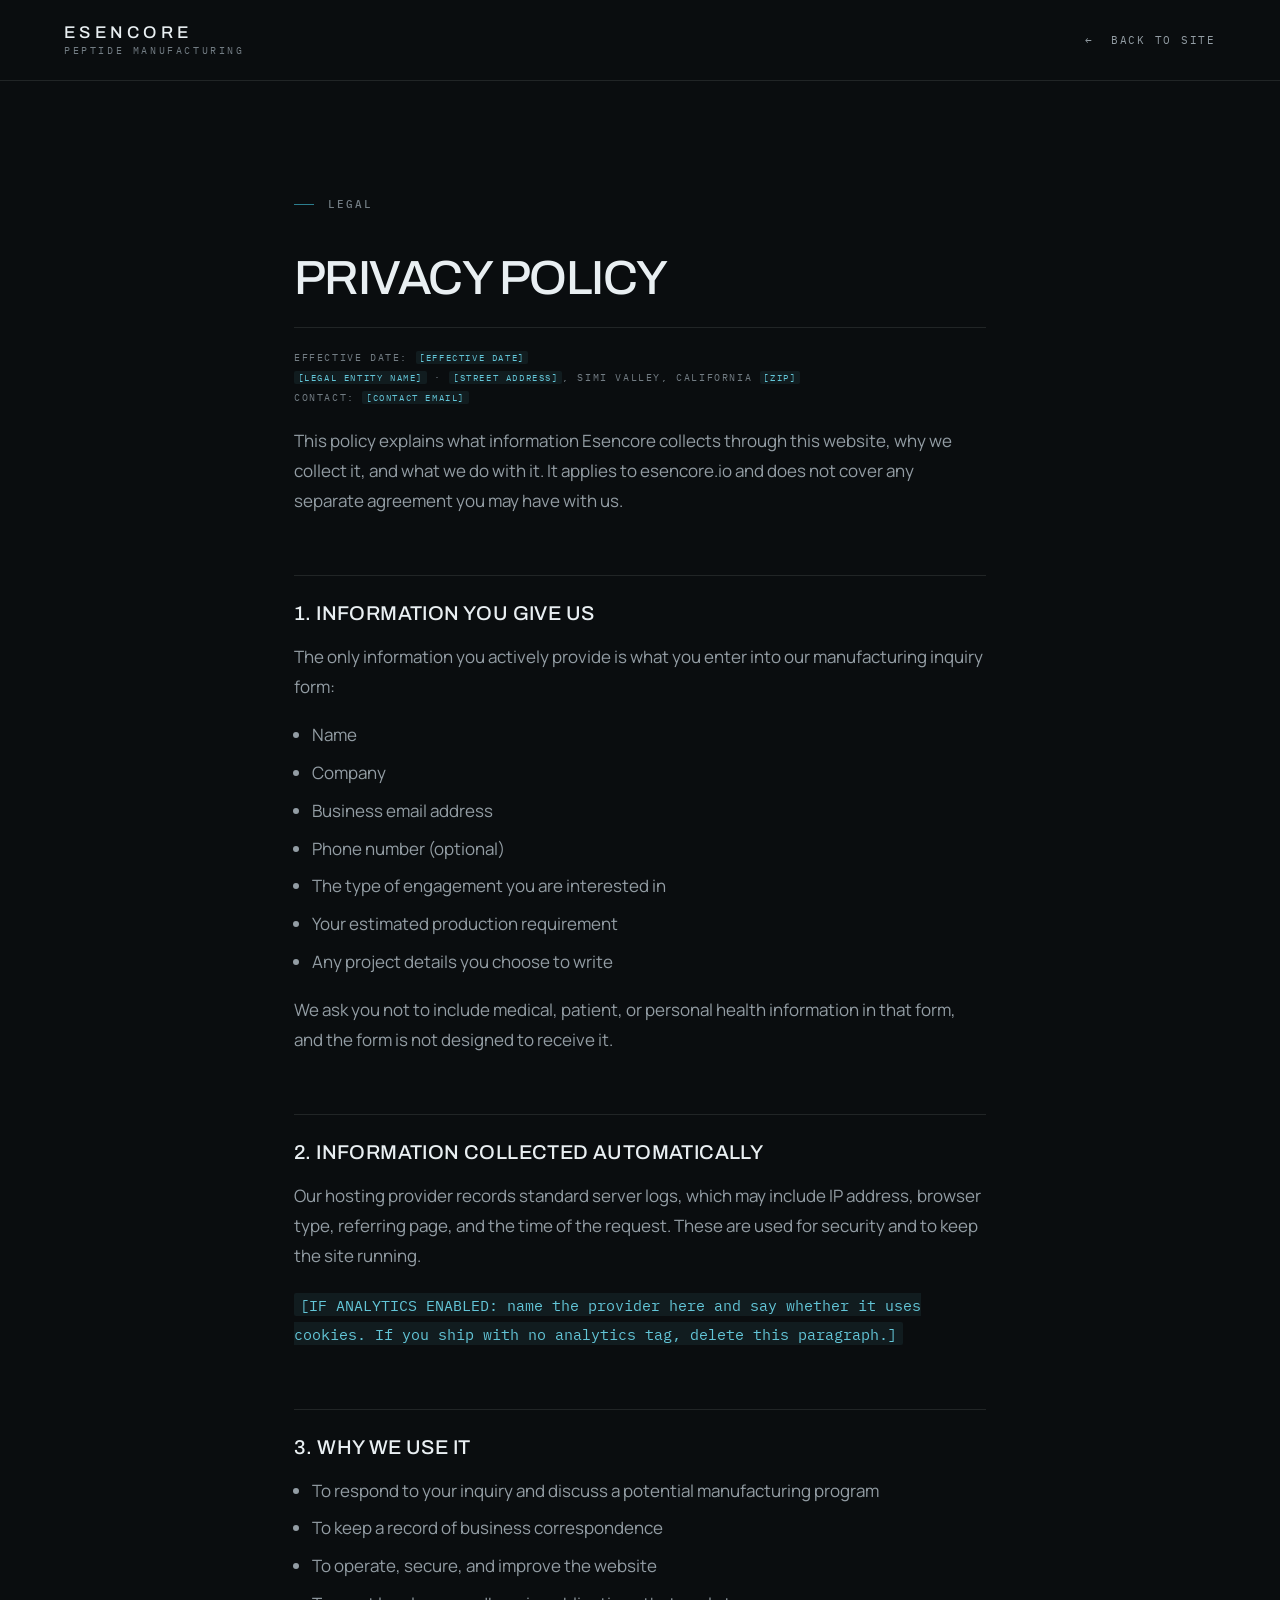
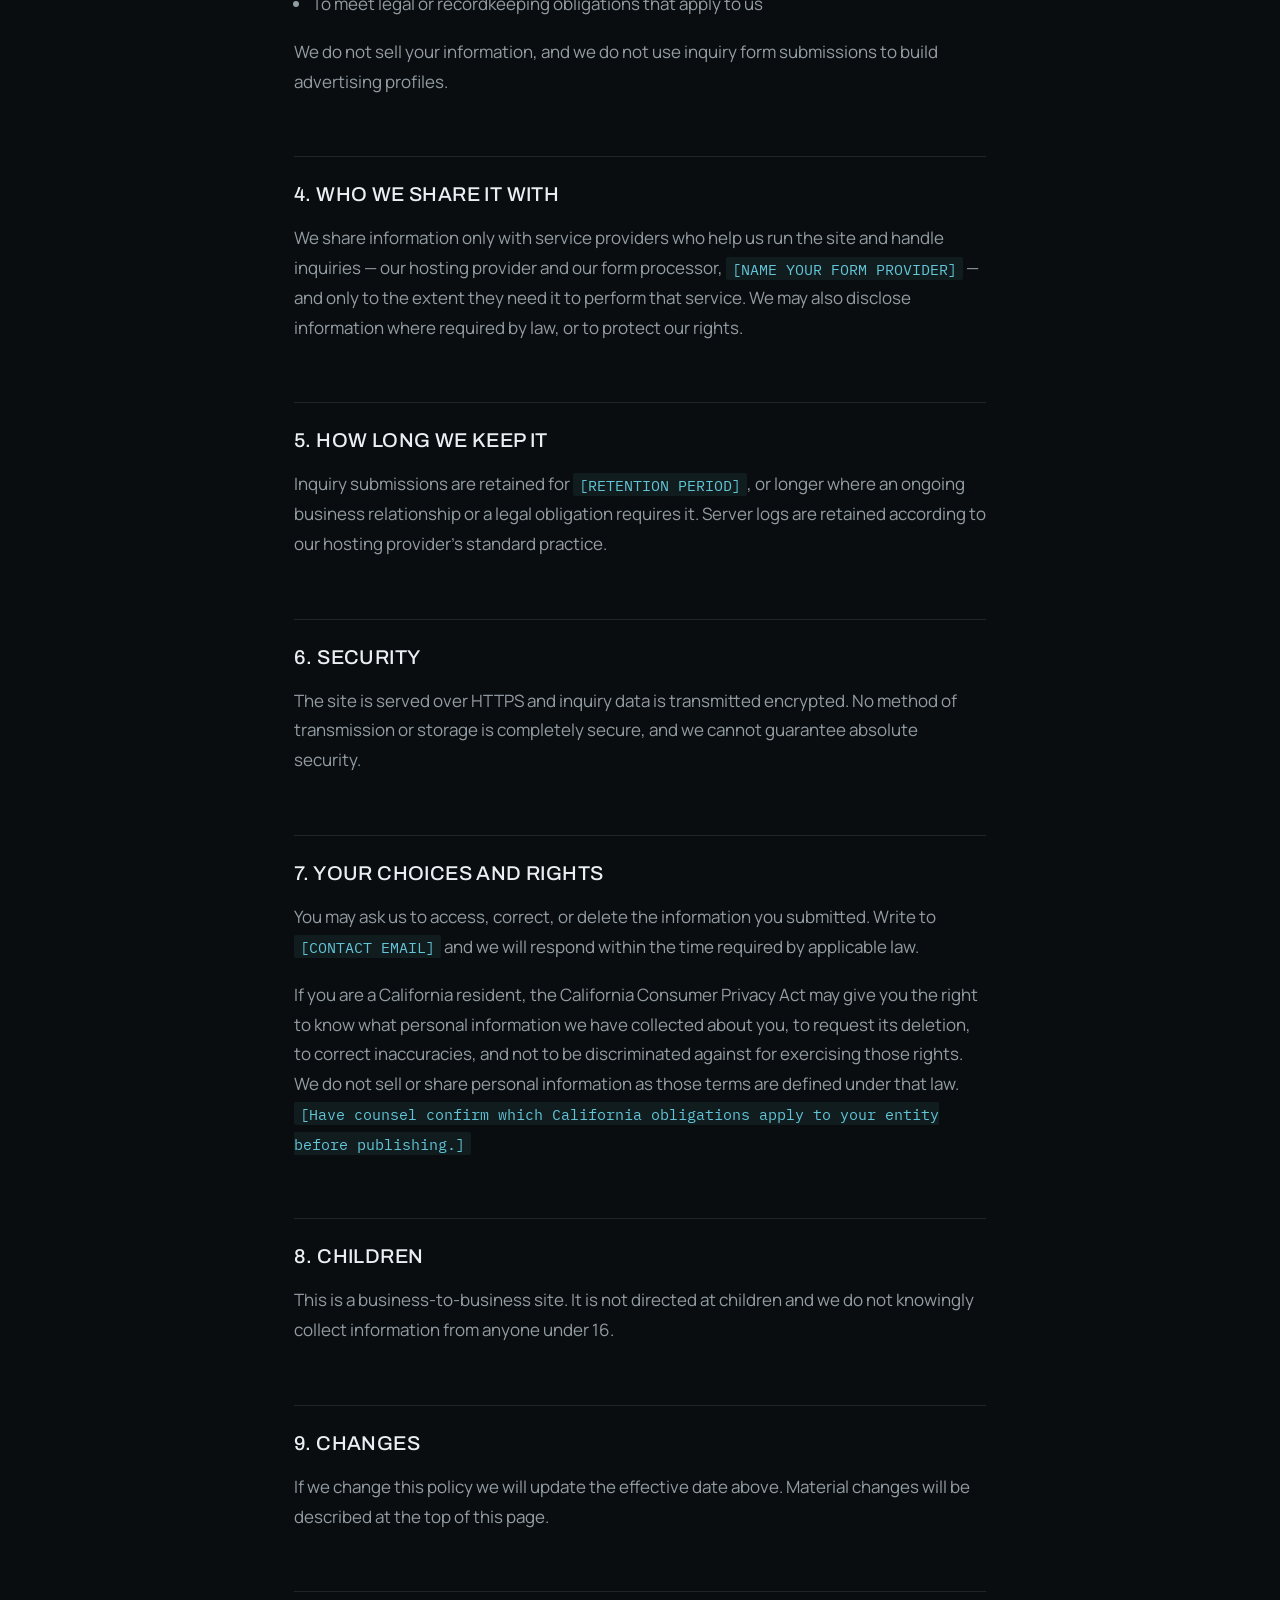
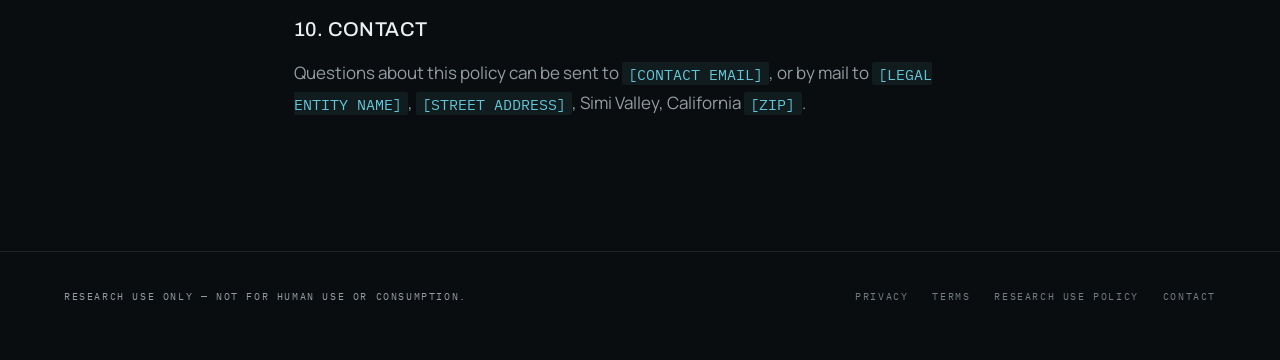
==== privacy.html @ ba544b1e "Esencore site" ====
<!DOCTYPE html>
<html lang="en">
<head>
<meta charset="utf-8">
<meta name="viewport" content="width=device-width, initial-scale=1">
<title>Privacy Policy | Esencore</title>
<meta name="description" content="How Esencore collects, uses and protects information submitted through esencore.io.">
<meta name="theme-color" content="#06080A">
<link rel="canonical" href="https://esencore.io/privacy">
<link rel="icon" href="/favicon.svg" type="image/svg+xml">
<link rel="icon" href="/favicon-32.png" sizes="32x32" type="image/png">
<link rel="apple-touch-icon" href="/apple-touch-icon.png">
<link rel="preconnect" href="https://fonts.googleapis.com">
<link rel="preconnect" href="https://fonts.gstatic.com" crossorigin>
<link rel="stylesheet" href="https://fonts.googleapis.com/css2?family=Archivo:wght@400;500;600&family=Manrope:wght@400;500;600&family=IBM+Plex+Mono:wght@400;500&display=swap">
<link rel="stylesheet" href="/assets/legal.css">
</head>
<body>
<header class="top">
  <div class="wrap">
    <a class="brand" href="/"><b>Esencore</b><i>Peptide Manufacturing</i></a>
    <a class="back" href="/">&#8592;&nbsp; Back to site</a>
  </div>
</header>
<main>
  <div class="wrap">
    <p class="eyebrow">Legal</p>
    <h1>Privacy Policy</h1>
    <p class="meta">
      Effective date: <span class="fill">[EFFECTIVE DATE]</span><br>
      <span class="fill">[LEGAL ENTITY NAME]</span> &middot; <span class="fill">[STREET ADDRESS]</span>, Simi Valley, California <span class="fill">[ZIP]</span><br>
      Contact: <span class="fill">[CONTACT EMAIL]</span>
    </p>

    <p>This policy explains what information Esencore collects through this website, why we collect it, and what we do with it. It applies to esencore.io and does not cover any separate agreement you may have with us.</p>

    <h2>1. Information you give us</h2>
    <p>The only information you actively provide is what you enter into our manufacturing inquiry form:</p>
    <ul>
      <li>Name</li>
      <li>Company</li>
      <li>Business email address</li>
      <li>Phone number (optional)</li>
      <li>The type of engagement you are interested in</li>
      <li>Your estimated production requirement</li>
      <li>Any project details you choose to write</li>
    </ul>
    <p>We ask you not to include medical, patient, or personal health information in that form, and the form is not designed to receive it.</p>

    <h2>2. Information collected automatically</h2>
    <p>Our hosting provider records standard server logs, which may include IP address, browser type, referring page, and the time of the request. These are used for security and to keep the site running.</p>
    <p><span class="fill">[IF ANALYTICS ENABLED: name the provider here and say whether it uses cookies. If you ship with no analytics tag, delete this paragraph.]</span></p>

    <h2>3. Why we use it</h2>
    <ul>
      <li>To respond to your inquiry and discuss a potential manufacturing program</li>
      <li>To keep a record of business correspondence</li>
      <li>To operate, secure, and improve the website</li>
      <li>To meet legal or recordkeeping obligations that apply to us</li>
    </ul>
    <p>We do not sell your information, and we do not use inquiry form submissions to build advertising profiles.</p>

    <h2>4. Who we share it with</h2>
    <p>We share information only with service providers who help us run the site and handle inquiries &mdash; our hosting provider and our form processor, <span class="fill">[NAME YOUR FORM PROVIDER]</span> &mdash; and only to the extent they need it to perform that service. We may also disclose information where required by law, or to protect our rights.</p>

    <h2>5. How long we keep it</h2>
    <p>Inquiry submissions are retained for <span class="fill">[RETENTION PERIOD]</span>, or longer where an ongoing business relationship or a legal obligation requires it. Server logs are retained according to our hosting provider's standard practice.</p>

    <h2>6. Security</h2>
    <p>The site is served over HTTPS and inquiry data is transmitted encrypted. No method of transmission or storage is completely secure, and we cannot guarantee absolute security.</p>

    <h2>7. Your choices and rights</h2>
    <p>You may ask us to access, correct, or delete the information you submitted. Write to <span class="fill">[CONTACT EMAIL]</span> and we will respond within the time required by applicable law.</p>
    <p>If you are a California resident, the California Consumer Privacy Act may give you the right to know what personal information we have collected about you, to request its deletion, to correct inaccuracies, and not to be discriminated against for exercising those rights. We do not sell or share personal information as those terms are defined under that law. <span class="fill">[Have counsel confirm which California obligations apply to your entity before publishing.]</span></p>

    <h2>8. Children</h2>
    <p>This is a business-to-business site. It is not directed at children and we do not knowingly collect information from anyone under 16.</p>

    <h2>9. Changes</h2>
    <p>If we change this policy we will update the effective date above. Material changes will be described at the top of this page.</p>

    <h2>10. Contact</h2>
    <p>Questions about this policy can be sent to <span class="fill">[CONTACT EMAIL]</span>, or by mail to <span class="fill">[LEGAL ENTITY NAME]</span>, <span class="fill">[STREET ADDRESS]</span>, Simi Valley, California <span class="fill">[ZIP]</span>.</p>

  </div>
</main>
<footer class="foot">
  <div class="wrap">
    <p>Research Use Only &mdash; Not For Human Use Or Consumption.</p>
    <nav>
      <a href="/privacy">Privacy</a>
      <a href="/terms">Terms</a>
      <a href="/research-use-policy">Research Use Policy</a>
      <a href="/#contact">Contact</a>
    </nav>
  </div>
</footer>
</body>
</html>
---- assets/legal.css ----
/* Esencore — shared chrome for policy pages. Tokens mirror index.html. */
:root{
  color-scheme: dark;
  --void:#06080A; --ink:#0A0D0F; --ink-2:#0D1114;
  --chrome:#E9EFF2; --dim:#939DA4; --faint:#737D84;
  --line:rgba(233,239,242,.10); --line-2:rgba(233,239,242,.20);
  --accent:#63C6D8; --accent-dim:#2C7E8E;
  --display:'Archivo','Helvetica Neue',Helvetica,Arial,sans-serif;
  --body:'Manrope','Helvetica Neue',Helvetica,Arial,sans-serif;
  --mono:'IBM Plex Mono',ui-monospace,'SF Mono',Menlo,Consolas,monospace;
  --gutter:clamp(22px,5vw,72px); --maxw:820px;
}
*,*::before,*::after{ box-sizing:border-box; }
html{ -webkit-text-size-adjust:100%; scroll-behavior:smooth; }
body{
  margin:0; background:var(--ink); color:var(--chrome);
  font-family:var(--body); font-size:1.0625rem; line-height:1.75;
  -webkit-font-smoothing:antialiased;
}
a{ color:var(--chrome); text-decoration:none; border-bottom:1px solid var(--line-2); }
a:hover{ border-bottom-color:var(--chrome); }
:focus-visible{ outline:2px solid var(--accent); outline-offset:3px; }
.wrap{ width:100%; max-width:var(--maxw); margin-inline:auto; padding-inline:var(--gutter); }

.top{ border-bottom:1px solid var(--line); padding-block:1.5rem; }
.top .wrap{ max-width:1320px; display:flex; align-items:center; justify-content:space-between; gap:1.5rem; }
.brand{ display:flex; flex-direction:column; gap:.34rem; border:0; }
.brand b{ font-family:var(--display); font-weight:500; font-size:1.0625rem;
  letter-spacing:.26em; text-transform:uppercase; line-height:1; }
.brand i{ font-style:normal; font-family:var(--mono); font-size:.625rem;
  letter-spacing:.26em; text-transform:uppercase; color:var(--faint); line-height:1; }
.back{ font-family:var(--mono); font-size:.6875rem; letter-spacing:.16em;
  text-transform:uppercase; color:var(--dim); border:0; }
.back:hover{ color:var(--chrome); border:0; }

main{ padding-block:clamp(3.5rem,8vw,7rem) clamp(4rem,9vw,8rem); }
.eyebrow{ font-family:var(--mono); font-size:.6875rem; font-weight:500;
  letter-spacing:.2em; text-transform:uppercase; color:var(--faint);
  display:inline-flex; align-items:center; gap:.85rem; line-height:1; }
.eyebrow::before{ content:""; width:20px; height:1px; background:var(--accent-dim); }
h1{ font-family:var(--display); font-weight:500; margin:1.6rem 0 0;
  font-size:clamp(2rem,5vw,3rem); line-height:1.02; letter-spacing:-.032em; text-transform:uppercase; }
.meta{ margin-top:1.5rem; padding-top:1.25rem; border-top:1px solid var(--line);
  font-family:var(--mono); font-size:.625rem; letter-spacing:.16em;
  text-transform:uppercase; color:var(--faint); line-height:2; }
h2{ font-family:var(--display); font-weight:500; font-size:1.25rem;
  letter-spacing:.02em; text-transform:uppercase; line-height:1.3;
  margin:clamp(2.75rem,5vw,3.75rem) 0 1rem; padding-top:1.5rem; border-top:1px solid var(--line); }
p{ margin:0 0 1.15rem; color:var(--dim); }
ul{ margin:0 0 1.15rem; padding-left:1.15rem; color:var(--dim); }
li{ margin-bottom:.5rem; }
strong{ color:var(--chrome); font-weight:600; }
.fill{ color:var(--accent); font-family:var(--mono); font-size:.9em;
  background:rgba(99,198,216,.08); padding:.1em .4em; border-radius:2px; }
.foot{ border-top:1px solid var(--line); padding-block:2.25rem; }
.foot .wrap{ max-width:1320px; display:flex; flex-wrap:wrap; gap:1rem 2rem; justify-content:space-between;
  font-family:var(--mono); font-size:.625rem; letter-spacing:.16em; text-transform:uppercase; color:var(--faint); }
.foot a{ color:var(--faint); border:0; }
.foot a:hover{ color:var(--chrome); }
.foot nav{ display:flex; gap:1.5rem; flex-wrap:wrap; }
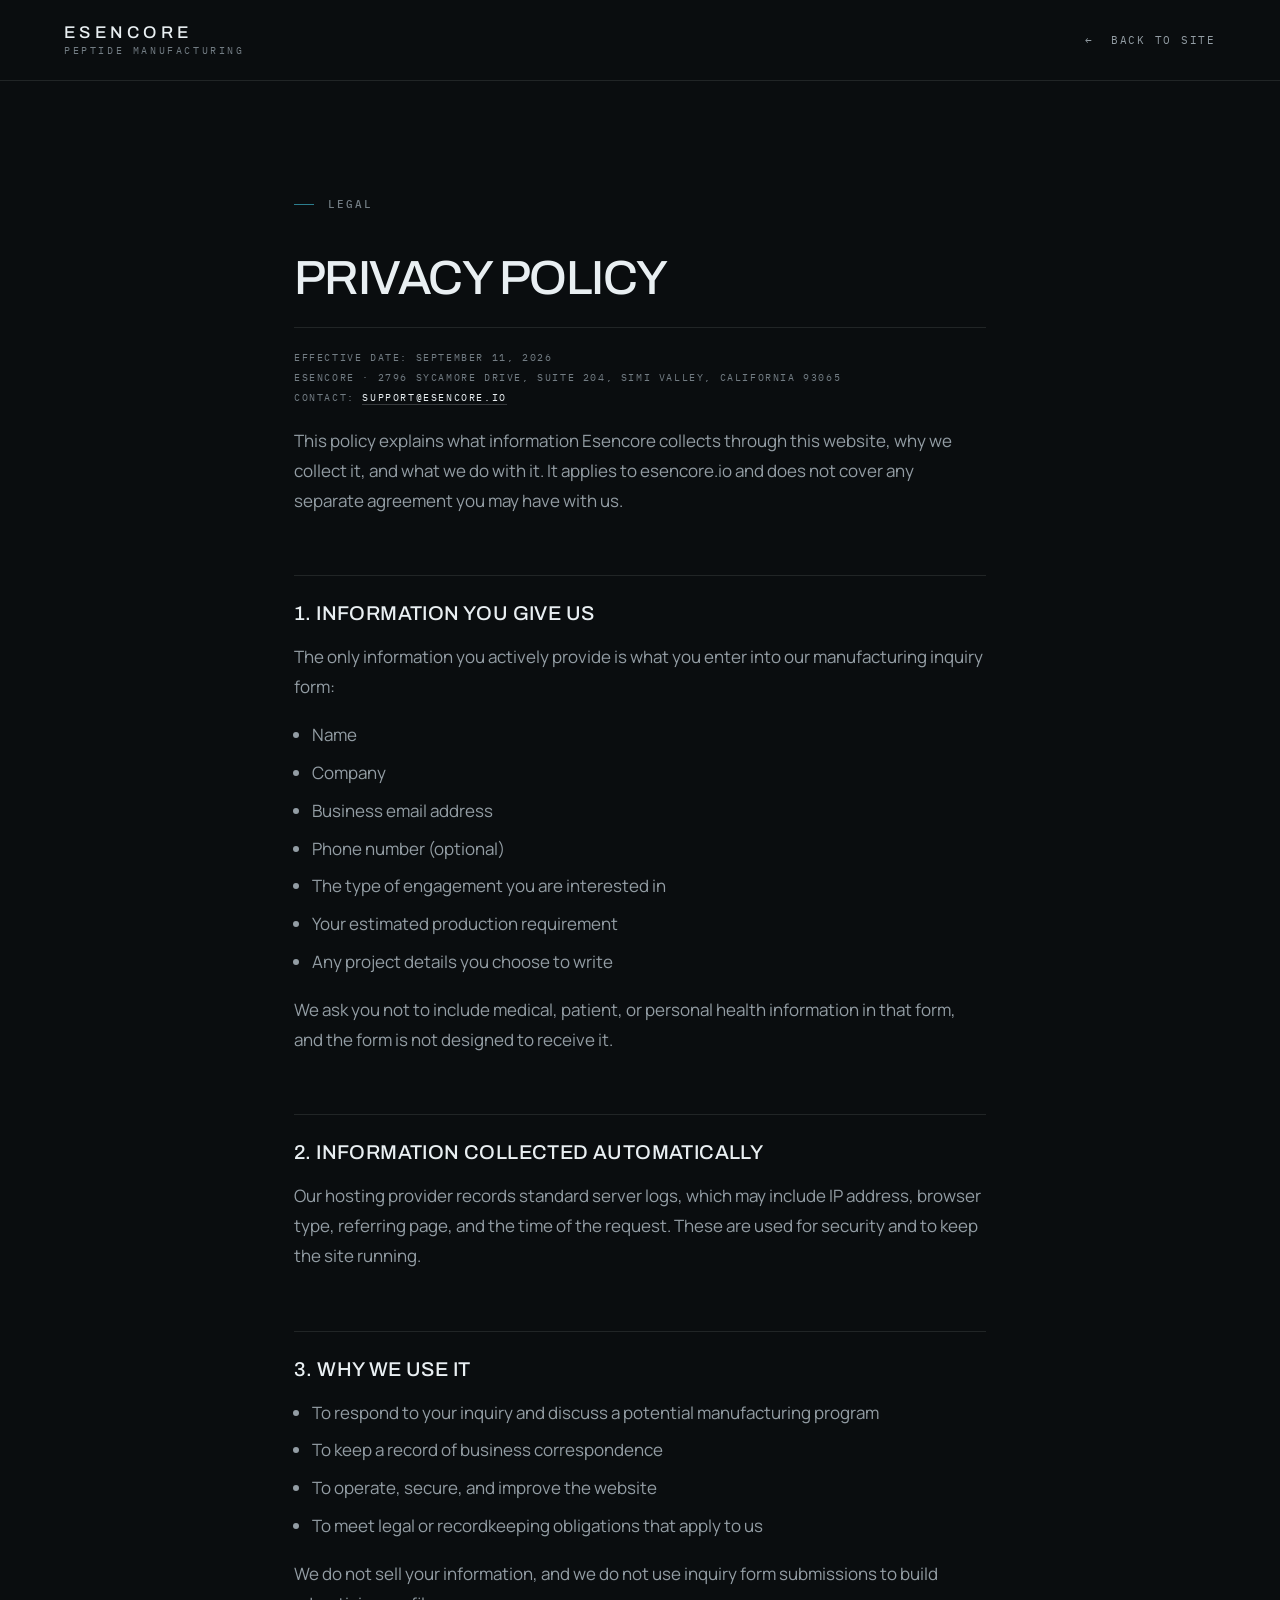
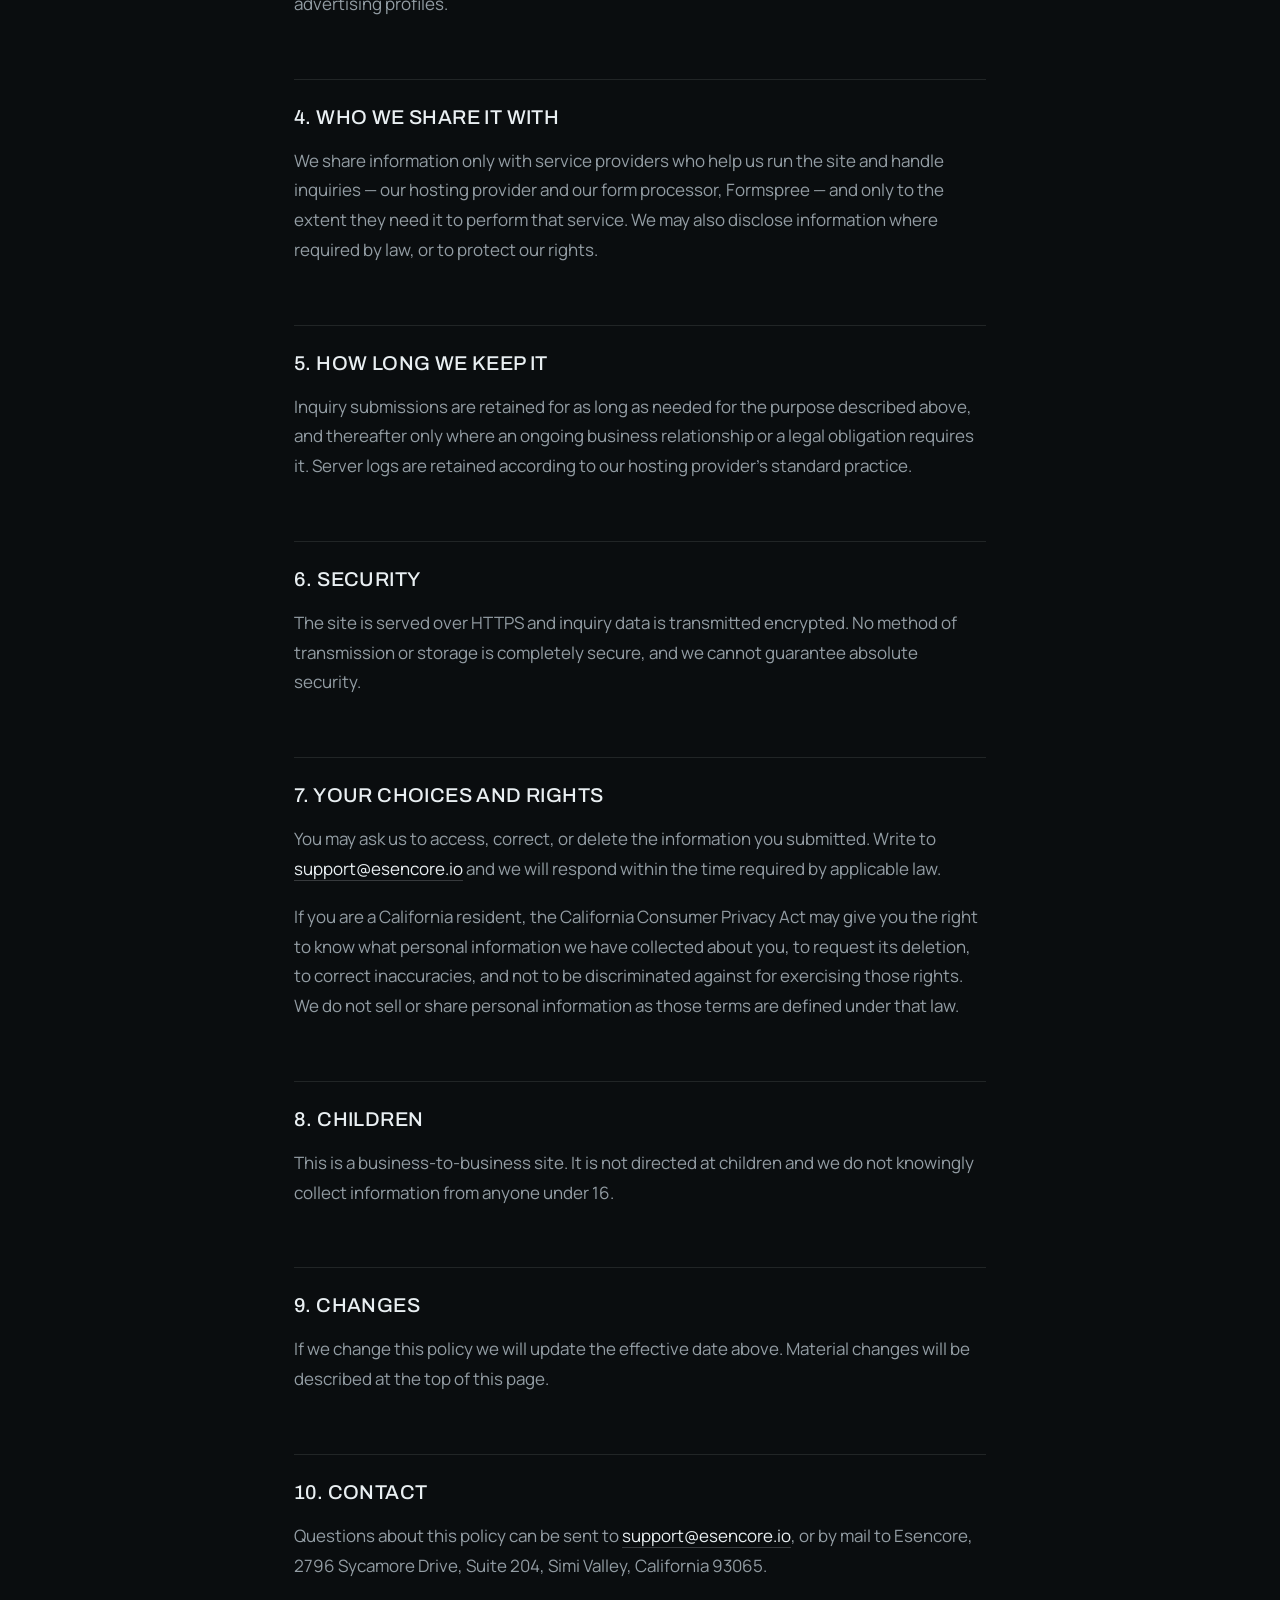
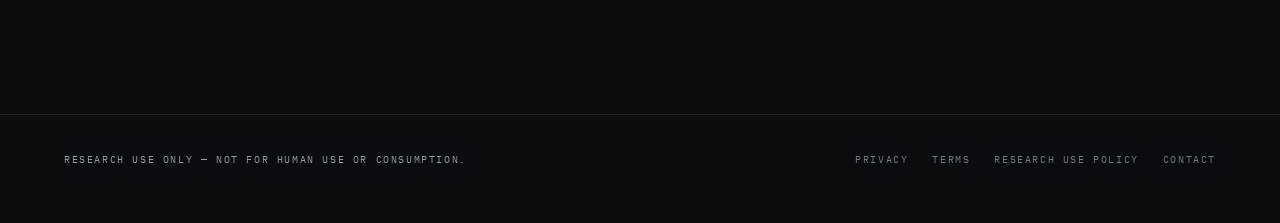
==== commit f1f26098: "Fill company details; stop caching images as immutable Address, legal name and contact email across " ====
--- a/privacy.html
+++ b/privacy.html
@@ -27,9 +27,9 @@
     <p class="eyebrow">Legal</p>
     <h1>Privacy Policy</h1>
     <p class="meta">
-      Effective date: <span class="fill">[EFFECTIVE DATE]</span><br>
-      <span class="fill">[LEGAL ENTITY NAME]</span> &middot; <span class="fill">[STREET ADDRESS]</span>, Simi Valley, California <span class="fill">[ZIP]</span><br>
-      Contact: <span class="fill">[CONTACT EMAIL]</span>
+      Effective date: September 11, 2026<br>
+      Esencore &middot; 2796 Sycamore Drive, Suite 204, Simi Valley, California 93065<br>
+      Contact: <a href="mailto:support@esencore.io">support@esencore.io</a>
     </p>
 
     <p>This policy explains what information Esencore collects through this website, why we collect it, and what we do with it. It applies to esencore.io and does not cover any separate agreement you may have with us.</p>
@@ -49,7 +49,6 @@
 
     <h2>2. Information collected automatically</h2>
     <p>Our hosting provider records standard server logs, which may include IP address, browser type, referring page, and the time of the request. These are used for security and to keep the site running.</p>
-    <p><span class="fill">[IF ANALYTICS ENABLED: name the provider here and say whether it uses cookies. If you ship with no analytics tag, delete this paragraph.]</span></p>
 
     <h2>3. Why we use it</h2>
     <ul>
@@ -61,17 +60,17 @@
     <p>We do not sell your information, and we do not use inquiry form submissions to build advertising profiles.</p>
 
     <h2>4. Who we share it with</h2>
-    <p>We share information only with service providers who help us run the site and handle inquiries &mdash; our hosting provider and our form processor, <span class="fill">[NAME YOUR FORM PROVIDER]</span> &mdash; and only to the extent they need it to perform that service. We may also disclose information where required by law, or to protect our rights.</p>
+    <p>We share information only with service providers who help us run the site and handle inquiries &mdash; our hosting provider and our form processor, Formspree &mdash; and only to the extent they need it to perform that service. We may also disclose information where required by law, or to protect our rights.</p>
 
     <h2>5. How long we keep it</h2>
-    <p>Inquiry submissions are retained for <span class="fill">[RETENTION PERIOD]</span>, or longer where an ongoing business relationship or a legal obligation requires it. Server logs are retained according to our hosting provider's standard practice.</p>
+    <p>Inquiry submissions are retained for as long as needed for the purpose described above, and thereafter only where an ongoing business relationship or a legal obligation requires it. Server logs are retained according to our hosting provider's standard practice.</p>
 
     <h2>6. Security</h2>
     <p>The site is served over HTTPS and inquiry data is transmitted encrypted. No method of transmission or storage is completely secure, and we cannot guarantee absolute security.</p>
 
     <h2>7. Your choices and rights</h2>
-    <p>You may ask us to access, correct, or delete the information you submitted. Write to <span class="fill">[CONTACT EMAIL]</span> and we will respond within the time required by applicable law.</p>
-    <p>If you are a California resident, the California Consumer Privacy Act may give you the right to know what personal information we have collected about you, to request its deletion, to correct inaccuracies, and not to be discriminated against for exercising those rights. We do not sell or share personal information as those terms are defined under that law. <span class="fill">[Have counsel confirm which California obligations apply to your entity before publishing.]</span></p>
+    <p>You may ask us to access, correct, or delete the information you submitted. Write to <a href="mailto:support@esencore.io">support@esencore.io</a> and we will respond within the time required by applicable law.</p>
+    <p>If you are a California resident, the California Consumer Privacy Act may give you the right to know what personal information we have collected about you, to request its deletion, to correct inaccuracies, and not to be discriminated against for exercising those rights. We do not sell or share personal information as those terms are defined under that law.</p>
 
     <h2>8. Children</h2>
     <p>This is a business-to-business site. It is not directed at children and we do not knowingly collect information from anyone under 16.</p>
@@ -80,7 +79,7 @@
     <p>If we change this policy we will update the effective date above. Material changes will be described at the top of this page.</p>
 
     <h2>10. Contact</h2>
-    <p>Questions about this policy can be sent to <span class="fill">[CONTACT EMAIL]</span>, or by mail to <span class="fill">[LEGAL ENTITY NAME]</span>, <span class="fill">[STREET ADDRESS]</span>, Simi Valley, California <span class="fill">[ZIP]</span>.</p>
+    <p>Questions about this policy can be sent to <a href="mailto:support@esencore.io">support@esencore.io</a>, or by mail to Esencore, 2796 Sycamore Drive, Suite 204, Simi Valley, California 93065.</p>
 
   </div>
 </main>
